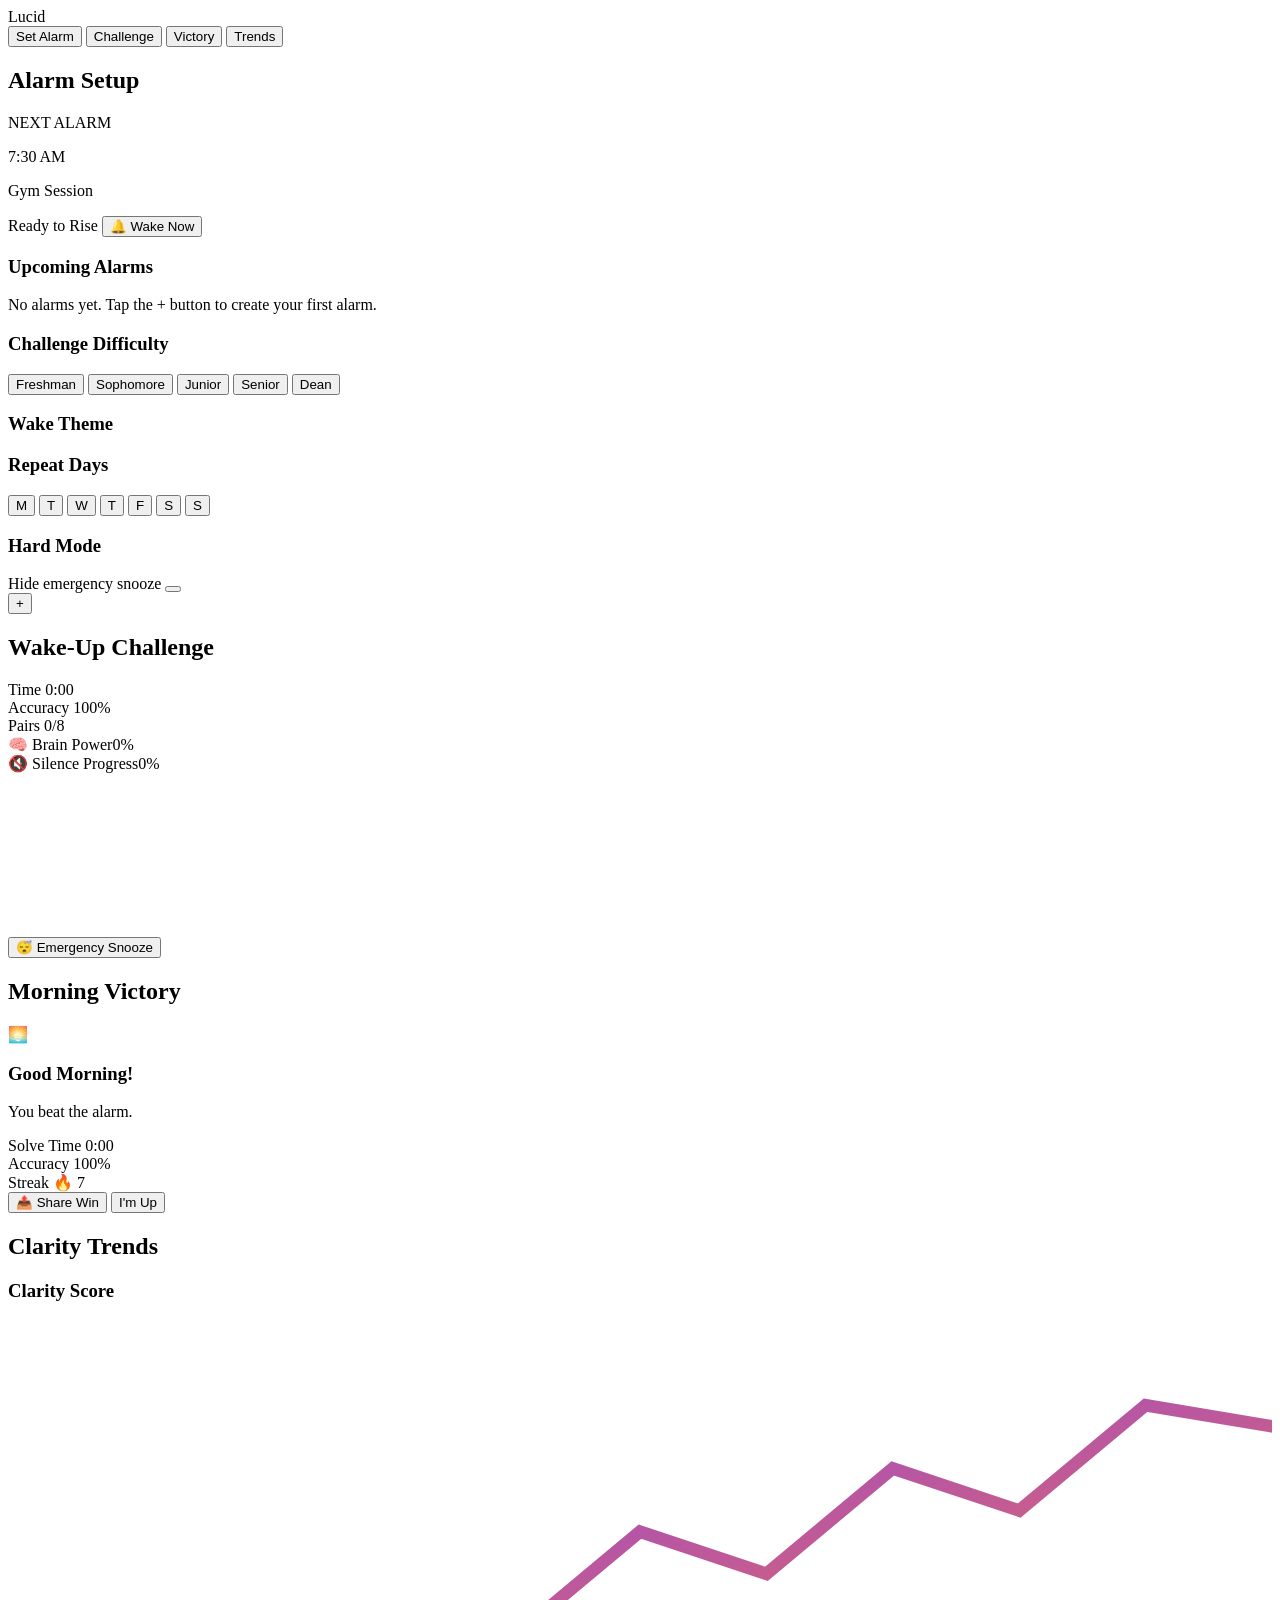
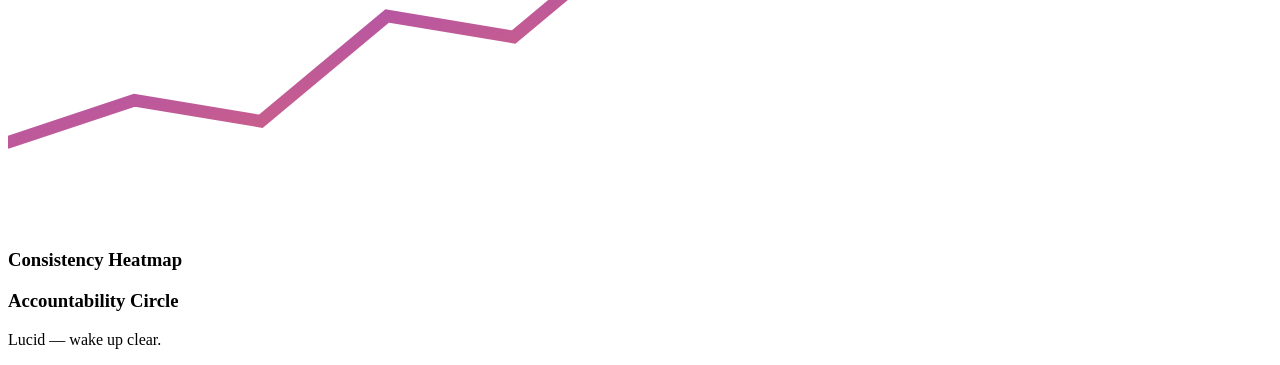
==== index.html @ bf0c1496 "Add files via upload" ====
<!DOCTYPE html>
      <html lang="en">
        <head>
          <base href="https://app.bsd.education">
          <title>Lucid — Wake Up Clear</title>
          
          
          <link rel="preconnect" href="https://fonts.googleapis.com" /><link rel="preconnect" href="https://fonts.gstatic.com" crossorigin="" /><link href="https://fonts.googleapis.com/css2?family=Quicksand:wght@300;400;500;600;700&display=swap" rel="stylesheet" /><link rel="stylesheet" href="style.css" />
          
          
          
        </head>
        <body>
          
  <div class='app-shell'>
    <header class='app-header glass'>
      <div class='brand'>
        <span class='brand-mark'></span>
        <span class='brand-name'>Lucid</span>
      </div>
      <nav class='app-nav' aria-label='Main navigation'>
        <button class='nav-btn' data-section='alarm-setup'>Set Alarm</button>
        <button class='nav-btn' data-section='wake-up-challenge'>Challenge</button>
        <button class='nav-btn' data-section='morning-victory'>Victory</button>
        <button class='nav-btn' data-section='clarity-trends'>Trends</button>
      </nav>
    </header>

    <main class='app-main'>
      <section id='alarm-setup' class='app-section' aria-labelledby='alarm-setup-title'>
        <h2 id='alarm-setup-title'>Alarm Setup</h2>
        <div class='alarm-dashboard'>
          <div class='next-alarm-block'>
            <div class='aura-glow'></div>
            <div class='next-alarm-card glass-card'>
              <p class='next-label'>NEXT ALARM</p>
              <p class='next-time' id='next-alarm-time'>7:30 AM</p>
              <p class='next-alarm-name' id='next-alarm-name'>Gym Session</p>
              <span class='ready-badge'>Ready to Rise</span>
              <button id='test-alarm-btn' class='btn btn-primary wake-now-btn'>🔔 Wake Now</button>
            </div>
          </div>

          <div class='upcoming-section glass-card'>
            <h3>Upcoming Alarms</h3>
            <ul class='alarm-list' id='alarm-list'></ul>
            <p class='empty-state hidden' id='alarms-empty'>No alarms yet. Tap the + button to create your first alarm.</p>
          </div>

          <div class='settings-card glass-card'>
            <h3>Challenge Difficulty</h3>
            <div class='segmented' id='difficulty-segmented'>
              <button class='seg-btn' data-difficulty='Freshman'>Freshman</button>
              <button class='seg-btn' data-difficulty='Sophomore'>Sophomore</button>
              <button class='seg-btn' data-difficulty='Junior'>Junior</button>
              <button class='seg-btn' data-difficulty='Senior'>Senior</button>
              <button class='seg-btn' data-difficulty='Dean'>Dean</button>
            </div>
          </div>

          <div class='settings-card glass-card'>
            <h3>Wake Theme</h3>
            <div class='theme-grid' id='theme-grid'></div>
          </div>

          <div class='settings-card glass-card'>
            <h3>Repeat Days</h3>
            <div class='day-toggles' id='day-toggles'>
              <button class='day-btn' data-day='Mon'>M</button>
              <button class='day-btn' data-day='Tue'>T</button>
              <button class='day-btn' data-day='Wed'>W</button>
              <button class='day-btn' data-day='Thu'>T</button>
              <button class='day-btn' data-day='Fri'>F</button>
              <button class='day-btn' data-day='Sat'>S</button>
              <button class='day-btn' data-day='Sun'>S</button>
            </div>
          </div>

          <div class='settings-card glass-card'>
            <h3>Hard Mode</h3>
            <div class='hard-mode-row'>
              <span>Hide emergency snooze</span>
              <button class='toggle' id='hard-mode-toggle' aria-pressed='false'></button>
            </div>
          </div>
        </div>
        <button class='fab' id='add-alarm-btn' aria-label='Add Alarm'>+</button>
      </section>

      <section id='wake-up-challenge' class='app-section hidden' aria-labelledby='wake-up-challenge-title'>
        <h2 id='wake-up-challenge-title'>Wake-Up Challenge</h2>
        <div class='challenge-container'>
          <div class='challenge-stats'>
            <div class='challenge-stat'>
              <span class='stat-label'>Time</span>
              <span class='stat-value' id='challenge-timer'>0:00</span>
            </div>
            <div class='challenge-stat'>
              <span class='stat-label'>Accuracy</span>
              <span class='stat-value' id='challenge-accuracy'>100%</span>
            </div>
            <div class='challenge-stat'>
              <span class='stat-label'>Pairs</span>
              <span class='stat-value' id='challenge-pairs'>0/8</span>
            </div>
          </div>

          <div class='progress-block'>
            <div class='progress-label'><span>🧠 Brain Power</span><span id='challenge-progress-label'>0%</span></div>
            <div class='progress-bar'><div class='progress-fill' id='challenge-progress'></div></div>
          </div>

          <div class='progress-block'>
            <div class='progress-label'><span>🔇 Silence Progress</span><span id='silence-progress-label'>0%</span></div>
            <div class='progress-bar'><div class='progress-fill silence-fill' id='silence-progress'></div></div>
          </div>

          <div class='wave-container'>
            <canvas id='volume-wave' width='720' height='160'></canvas>
          </div>

          <div class='grid-container' id='memory-grid'></div>

          <button id='emergency-snooze' class='snooze-btn'>😴 Emergency Snooze</button>
        </div>
      </section>

      <section id='morning-victory' class='app-section hidden' aria-labelledby='morning-victory-title'>
        <h2 id='morning-victory-title'>Morning Victory</h2>
        <div class='victory-container'>
          <div class='victory-card glass-card'>
            <div id='confetti-container' class='confetti-container'></div>
            <div class='victory-emoji'>🌅</div>
            <h3 class='victory-title'>Good Morning!</h3>
            <p class='victory-subtitle'>You beat the alarm.</p>
            <div class='victory-stats'>
              <div class='victory-stat'>
                <span class='stat-label'>Solve Time</span>
                <span class='stat-value' id='victory-time'>0:00</span>
              </div>
              <div class='victory-stat'>
                <span class='stat-label'>Accuracy</span>
                <span class='stat-value' id='victory-accuracy'>100%</span>
              </div>
              <div class='victory-stat'>
                <span class='stat-label'>Streak</span>
                <span class='stat-value' id='victory-streak'>🔥 7</span>
              </div>
            </div>
            <div class='victory-actions'>
              <button class='btn btn-primary' id='share-win-btn'>📤 Share Win</button>
              <button class='btn btn-secondary' id='im-up-btn'>I'm Up</button>
            </div>
          </div>
        </div>
      </section>

      <section id='clarity-trends' class='app-section hidden' aria-labelledby='clarity-trends-title'>
        <h2 id='clarity-trends-title'>Clarity Trends</h2>
        <div class='trends-container'>
          <div class='trend-card glass-card'>
            <h3>Clarity Score</h3>
            <svg class='line-chart' viewBox='0 0 300 120' preserveAspectRatio='none'>
              <defs>
                <linearGradient id='clarityGradient' x1='0' y1='0' x2='1' y2='1'>
                  <stop offset='0%' stop-color='#7C3AED'/>
                  <stop offset='100%' stop-color='#FF7847'/>
                </linearGradient>
              </defs>
              <polyline points='0,100 30,90 60,95 90,70 120,75 150,50 180,60 210,35 240,45 270,20 300,25' fill='none' stroke='url(#clarityGradient)' stroke-width='3' stroke-linecap='round'/>
            </svg>
          </div>
          <div class='trend-card glass-card'>
            <h3>Consistency Heatmap</h3>
            <div class='heatmap-grid' id='heatmap-grid'></div>
          </div>
          <div class='trend-card glass-card'>
            <h3>Accountability Circle</h3>
            <ul class='leaderboard' id='leaderboard'></ul>
          </div>
        </div>
      </section>
    </main>

    <footer class='app-footer glass'>
      <p>Lucid — wake up clear.</p>
    </footer>
  </div>
  

          
          <script src="script.js" defer=""></script>
          
        </body>
      </html>
---- style.css ----
@import url('https://fonts.googleapis.com/css2?family=Quicksand:wght@300;400;500;600;700&display=swap');

/* ===== Lucid Design System ===== */
:root {
  /* Lucid palette */
  --midnight-indigo: #1A1B3A;
  --solar-flare-orange: #FF7847;
  --mist-white: #F7F5FF;
  --electric-purple: #7C3AED;

  /* Extended tokens */
  --midnight-deep: #12132B;
  --mist-pale: #EFEFF7;
  --glass-bg: rgba(255, 255, 255, 0.08);
  --glass-border: rgba(255, 255, 255, 0.18);
  --glass-shadow: 0 8px 32px rgba(0, 0, 0, 0.3);
  --text-primary: #F7F5FF;
  --text-secondary: rgba(247, 245, 255, 0.72);
  --text-muted: rgba(247, 245, 255, 0.5);
  --surface: rgba(255, 255, 255, 0.06);
  --surface-hover: rgba(255, 255, 255, 0.12);

  /* Rounded corners */
  --radius-sm: 12px;
  --radius-md: 20px;
  --radius-lg: 28px;
  --radius-pill: 999px;

  /* Spacing */
  --space-xs: 8px;
  --space-sm: 16px;
  --space-md: 24px;
  --space-lg: 32px;
  --space-xl: 48px;
  --space-2xl: 64px;

  --font-sans: 'Quicksand', system-ui, -apple-system, 'Segoe UI', sans-serif;
  --transition: 180ms ease;
}

/* Smooth reset */
*,
*::before,
*::after {
  box-sizing: border-box;
  margin: 0;
  padding: 0;
}

html {
  scroll-behavior: smooth;
}

body {
  min-height: 100vh;
  font-family: var(--font-sans);
  font-weight: 400;
  line-height: 1.6;
  color: var(--text-primary);
  background:
    radial-gradient(1200px 600px at 20% 0%, rgba(124, 58, 237, 0.18), transparent 60%),
    radial-gradient(1000px 500px at 100% 100%, rgba(255, 120, 71, 0.16), transparent 60%),
    linear-gradient(135deg, var(--midnight-indigo), var(--midnight-deep));
  background-attachment: fixed;
  -webkit-font-smoothing: antialiased;
}

img,
picture,
video,
canvas,
svg {
  display: block;
  max-width: 100%;
}

input,
button,
textarea,
select {
  font: inherit;
  color: inherit;
}

button {
  background: none;
  border: none;
  cursor: pointer;
}

ul,
ol {
  list-style: none;
}

a {
  color: inherit;
  text-decoration: none;
}

h1,
h2,
h3,
h4,
h5 {
  line-height: 1.2;
  font-weight: 600;
}

/* Hidden sections */
.hidden {
  display: none !important;
}

/* Glassmorphism helpers */
.glass {
  background: var(--glass-bg);
  backdrop-filter: blur(14px);
  -webkit-backdrop-filter: blur(14px);
  border: 1px solid var(--glass-border);
  border-radius: var(--radius-lg);
  box-shadow: var(--glass-shadow);
}

.glass-card {
  background: var(--surface);
  border: 1px solid var(--glass-border);
  border-radius: var(--radius-md);
  box-shadow: 0 4px 20px rgba(0, 0, 0, 0.2);
  backdrop-filter: blur(8px);
  -webkit-backdrop-filter: blur(8px);
  padding: var(--space-lg);
}

/* Buttons */
.btn {
  display: inline-flex;
  align-items: center;
  justify-content: center;
  gap: var(--space-xs);
  padding: 12px 24px;
  border-radius: var(--radius-pill);
  font-weight: 600;
  transition: background var(--transition), transform var(--transition), box-shadow var(--transition);
}

.btn-primary {
  background: linear-gradient(135deg, var(--solar-flare-orange), #FF9A5C);
  color: var(--midnight-indigo);
  box-shadow: 0 8px 20px rgba(255, 120, 71, 0.35);
}

.btn-primary:hover {
  transform: translateY(-2px);
  box-shadow: 0 12px 26px rgba(255, 120, 71, 0.4);
}

.btn-secondary {
  background: var(--surface);
  border: 1px solid var(--glass-border);
  color: var(--text-primary);
}

.btn-secondary:hover {
  background: var(--surface-hover);
}

/* App shell */
.app-shell {
  display: flex;
  flex-direction: column;
  min-height: 100vh;
  max-width: 1400px;
  margin: 0 auto;
  padding: var(--space-md);
  gap: var(--space-md);
}

.app-header {
  display: flex;
  align-items: center;
  justify-content: space-between;
  flex-wrap: wrap;
  gap: var(--space-md);
  padding: var(--space-md) var(--space-lg);
}

.brand {
  display: flex;
  align-items: center;
  gap: 12px;
  font-size: 1.25rem;
  font-weight: 700;
  letter-spacing: 0.02em;
}

.brand-mark {
  width: 12px;
  height: 12px;
  border-radius: 50%;
  background: var(--solar-flare-orange);
  box-shadow: 0 0 12px var(--solar-flare-orange), 0 0 32px rgba(124, 58, 237, 0.8);
}

.app-nav {
  display: flex;
  gap: var(--space-xs);
  flex-wrap: wrap;
}

.nav-btn {
  padding: 8px 18px;
  border-radius: var(--radius-pill);
  font-weight: 500;
  color: var(--text-secondary);
  transition: background var(--transition), color var(--transition);
}

.nav-btn:hover {
  background: var(--surface-hover);
  color: var(--text-primary);
}

.nav-btn.active {
  background: linear-gradient(135deg, var(--electric-purple), #9F67FF);
  color: #FFFFFF;
}

.app-main {
  flex: 1;
  display: flex;
  flex-direction: column;
}

.app-section {
  flex: 1;
  padding: var(--space-xl);
  border-radius: var(--radius-lg);
  background: var(--surface);
  border: 1px solid var(--glass-border);
  box-shadow: var(--glass-shadow);
  backdrop-filter: blur(12px);
  -webkit-backdrop-filter: blur(12px);
}

.app-section.enter-section {
  animation: sectionEnter 0.45s ease;
}

@keyframes sectionEnter {
  from {
    opacity: 0;
    transform: translateY(20px) scale(0.98);
  }
  to {
    opacity: 1;
    transform: translateY(0) scale(1);
  }
}

.app-section h2 {
  font-size: 2rem;
  margin-bottom: var(--space-md);
  background: linear-gradient(135deg, var(--mist-white), #C9B8FF);
  -webkit-background-clip: text;
  background-clip: text;
  color: transparent;
}

.app-footer {
  text-align: center;
  padding: var(--space-md) var(--space-lg);
  color: var(--text-muted);
  font-size: 0.9rem;
}

/* Slides */
.slides-body {
  display: flex;
  align-items: center;
  justify-content: center;
  min-height: 100vh;
  padding: var(--space-lg);
}

.deck-container {
  width: 100%;
  max-width: 1100px;
  min-height: 70vh;
  background: var(--surface);
  border: 1px solid var(--glass-border);
  border-radius: var(--radius-lg);
  box-shadow: var(--glass-shadow);
  backdrop-filter: blur(12px);
  -webkit-backdrop-filter: blur(12px);
  display: flex;
  align-items: center;
  justify-content: center;
  color: var(--text-secondary);
  font-size: 1.2rem;
}

/* Placeholder text */
.placeholder-text {
  color: var(--text-muted);
  font-size: 1.1rem;
}

/* ===== Alarm Dashboard ===== */
.alarm-dashboard {
  display: grid;
  gap: var(--space-lg);
  max-width: 900px;
  margin: 0 auto;
}

.next-alarm-block {
  position: relative;
  max-width: 460px;
  margin: 0 auto var(--space-lg);
}

.aura-glow {
  position: absolute;
  inset: -24px;
  border-radius: 50%;
  background: radial-gradient(circle, rgba(255, 120, 71, 0.45) 0%, rgba(124, 58, 237, 0.2) 40%, transparent 70%);
  filter: blur(24px);
  animation: auraPulse 3s ease-in-out infinite;
  pointer-events: none;
}

@keyframes auraPulse {
  0%, 100% { opacity: 0.6; transform: scale(1); }
  50% { opacity: 1; transform: scale(1.05); }
}

.next-alarm-card {
  position: relative;
  text-align: center;
  padding: var(--space-xl);
  border-radius: var(--radius-lg);
  overflow: hidden;
  z-index: 1;
}

.next-label {
  font-size: 0.85rem;
  font-weight: 600;
  letter-spacing: 0.08em;
  color: var(--text-muted);
  margin-bottom: var(--space-xs);
}

.next-time {
  font-size: 4rem;
  font-weight: 700;
  line-height: 1.1;
  color: var(--mist-white);
  text-shadow: 0 0 24px rgba(124, 58, 237, 0.4);
}

.next-alarm-name {
  font-size: 1.2rem;
  color: var(--text-secondary);
  margin-top: var(--space-xs);
}

.ready-badge {
  display: inline-block;
  margin-top: var(--space-sm);
  padding: 6px 18px;
  border-radius: var(--radius-pill);
  background: linear-gradient(135deg, var(--solar-flare-orange), #FF9A5C);
  color: var(--midnight-indigo);
  font-weight: 700;
  letter-spacing: 0.02em;
  box-shadow: 0 0 20px rgba(255, 120, 71, 0.5);
}

.wake-now-btn {
  margin-top: var(--space-sm);
  padding: 8px 22px;
  font-size: 0.9rem;
}

.upcoming-section {
  background: var(--surface);
}

.upcoming-section h3,
.settings-card h3 {
  margin-bottom: var(--space-md);
  font-size: 1.2rem;
  color: var(--mist-white);
}

.alarm-list {
  display: flex;
  flex-direction: column;
  gap: var(--space-sm);
}

.alarm-item {
  display: flex;
  align-items: center;
  gap: var(--space-md);
  padding: var(--space-sm) var(--space-md);
}

.alarm-time {
  font-size: 1.4rem;
  font-weight: 700;
  min-width: 100px;
  color: var(--mist-white);
}

.alarm-label {
  flex: 1;
  font-weight: 500;
  color: var(--text-primary);
}

.alarm-difficulty {
  padding: 4px 12px;
  border-radius: var(--radius-pill);
  background: rgba(124, 58, 237, 0.2);
  color: #C9B8FF;
  font-size: 0.85rem;
  font-weight: 600;
}

.alarm-days {
  color: var(--text-muted);
  font-weight: 600;
  letter-spacing: 0.06em;
  min-width: 56px;
  text-align: center;
}

.toggle {
  width: 40px;
  height: 22px;
  border-radius: var(--radius-pill);
  background: rgba(255, 255, 255, 0.15);
  position: relative;
  transition: background var(--transition);
}

.toggle::after {
  content: '';
  position: absolute;
  top: 3px;
  left: 3px;
  width: 16px;
  height: 16px;
  border-radius: 50%;
  background: white;
  transition: transform var(--transition);
}

.toggle.on {
  background: var(--solar-flare-orange);
}

.toggle.on::after {
  transform: translateX(18px);
}

.settings-card {
  background: var(--surface);
}

.hard-mode-row {
  display: flex;
  align-items: center;
  justify-content: space-between;
  gap: var(--space-sm);
  color: var(--text-primary);
  font-weight: 500;
}

.segmented {
  display: flex;
  flex-wrap: wrap;
  gap: var(--space-xs);
}

.seg-btn {
  padding: 8px 18px;
  border-radius: var(--radius-pill);
  border: 1px solid var(--glass-border);
  background: var(--surface);
  color: var(--text-secondary);
  font-weight: 500;
  transition: background var(--transition), color var(--transition), border-color var(--transition);
}

.seg-btn:hover {
  background: var(--surface-hover);
  color: var(--text-primary);
}

.seg-btn.active {
  background: linear-gradient(135deg, var(--electric-purple), #9F67FF);
  color: #FFFFFF;
  border-color: transparent;
}

.theme-grid {
  display: grid;
  grid-template-columns: repeat(auto-fit, minmax(120px, 1fr));
  gap: var(--space-sm);
}

.theme-card {
  border-radius: var(--radius-md);
  padding: var(--space-sm) var(--space-xs);
  text-align: center;
  font-weight: 600;
  color: white;
  border: 2px solid transparent;
  transition: transform var(--transition), border-color var(--transition), box-shadow var(--transition);
  text-shadow: 0 1px 6px rgba(0, 0, 0, 0.4);
}

.theme-card:hover {
  transform: scale(1.03);
}

.theme-card.active {
  border-color: var(--mist-white);
  box-shadow: 0 0 16px rgba(255, 255, 255, 0.3);
}

.theme-dot {
  display: block;
  width: 24px;
  height: 24px;
  border-radius: 50%;
  margin: 0 auto 8px;
  background: rgba(255, 255, 255, 0.6);
  box-shadow: 0 0 12px rgba(255, 255, 255, 0.5);
}

.day-toggles {
  display: flex;
  gap: var(--space-xs);
  flex-wrap: wrap;
}

.day-btn {
  width: 44px;
  height: 44px;
  border-radius: var(--radius-sm);
  display: flex;
  align-items: center;
  justify-content: center;
  background: var(--surface);
  border: 1px solid var(--glass-border);
  color: var(--text-secondary);
  font-weight: 700;
  transition: background var(--transition), color var(--transition), border-color var(--transition);
}

.day-btn:hover {
  background: var(--surface-hover);
  color: var(--text-primary);
}

.day-btn.active {
  background: var(--solar-flare-orange);
  color: var(--midnight-indigo);
  border-color: transparent;
}

.empty-state {
  padding: var(--space-lg);
  text-align: center;
  color: var(--text-muted);
  border: 2px dashed var(--glass-border);
  border-radius: var(--radius-md);
}

.fab {
  position: fixed;
  bottom: 40px;
  right: 40px;
  width: 60px;
  height: 60px;
  border-radius: 50%;
  background: linear-gradient(135deg, var(--solar-flare-orange), #FF9A5C);
  color: var(--midnight-indigo);
  font-size: 2rem;
  font-weight: 700;
  display: flex;
  align-items: center;
  justify-content: center;
  box-shadow: 0 8px 30px rgba(255, 120, 71, 0.5);
  transition: transform var(--transition), box-shadow var(--transition);
  z-index: 10;
}

.fab:hover {
  transform: scale(1.1) rotate(90deg);
  box-shadow: 0 12px 36px rgba(255, 120, 71, 0.6);
}

/* ===== Wake-Up Challenge ===== */
.challenge-container {
  max-width: 720px;
  margin: 0 auto;
  display: flex;
  flex-direction: column;
  align-items: center;
  gap: var(--space-md);
}

.challenge-stats {
  display: flex;
  justify-content: center;
  gap: var(--space-lg);
  width: 100%;
  flex-wrap: wrap;
}

.challenge-stat {
  text-align: center;
  min-width: 80px;
}

.stat-label {
  display: block;
  font-size: 0.75rem;
  text-transform: uppercase;
  letter-spacing: 0.08em;
  color: var(--text-muted);
  margin-bottom: 4px;
}

.stat-value {
  font-size: 1.4rem;
  font-weight: 700;
  color: var(--mist-white);
}

.progress-block {
  width: 100%;
  max-width: 600px;
  background: var(--surface);
  border: 1px solid var(--glass-border);
  border-radius: var(--radius-md);
  padding: var(--space-sm) var(--space-md);
}

.progress-label {
  display: flex;
  justify-content: space-between;
  font-weight: 600;
  margin-bottom: 6px;
  color: var(--text-primary);
}

.progress-bar {
  height: 12px;
  background: rgba(255, 255, 255, 0.1);
  border-radius: var(--radius-pill);
  overflow: hidden;
}

.progress-fill {
  height: 100%;
  width: 0%;
  background: linear-gradient(90deg, var(--electric-purple), var(--solar-flare-orange));
  border-radius: var(--radius-pill);
  transition: width 0.4s ease;
}

.silence-fill {
  background: linear-gradient(90deg, #58D6E0, #58A6FF);
}

.wave-container {
  width: 100%;
  max-width: 600px;
  margin: 0 auto;
  padding: var(--space-xs) 0;
}

#volume-wave {
  width: 100%;
  height: 100px;
  background: rgba(124, 58, 237, 0.1);
  border: 1px solid var(--glass-border);
  border-radius: var(--radius-md);
}

.grid-container {
  display: grid;
  grid-template-columns: repeat(4, 1fr);
  gap: 12px;
  width: 100%;
  max-width: 480px;
  perspective: 1000px;
}

.memory-tile {
  position: relative;
  height: 100px;
  border-radius: var(--radius-sm);
  transform-style: preserve-3d;
  cursor: pointer;
  transition: transform 0.45s cubic-bezier(0.34, 1.56, 0.64, 1);
}

.memory-tile.open {
  transform: rotateY(180deg);
}

.memory-tile.matched {
  cursor: default;
}

.memory-tile.shake {
  animation: tileShake 0.45s ease;
}

.tile-inner {
  position: absolute;
  inset: 0;
  transform-style: preserve-3d;
}

.tile-face {
  position: absolute;
  inset: 0;
  display: flex;
  align-items: center;
  justify-content: center;
  backface-visibility: hidden;
  -webkit-backface-visibility: hidden;
  border-radius: var(--radius-sm);
}

.tile-front {
  background: linear-gradient(145deg, rgba(124, 58, 237, 0.4), rgba(18, 19, 43, 0.8));
  border: 2px solid rgba(255, 255, 255, 0.15);
}

.tile-front::after {
  content: '?';
  font-size: 1.8rem;
  color: rgba(255, 255, 255, 0.4);
}

.tile-back {
  background: rgba(255, 255, 255, 0.12);
  border: 2px solid var(--glass-border);
  transform: rotateY(180deg);
  font-size: 2.2rem;
  color: var(--mist-white);
}

.tile-back.matched {
  background: rgba(255, 120, 71, 0.2);
  border-color: var(--solar-flare-orange);
}

.memory-tile.matched .tile-face {
  animation: matchSparkle 0.6s ease;
}

.memory-tile.matched .tile-back {
  position: relative;
  overflow: hidden;
}

.memory-tile.matched .tile-back::before {
  content: '';
  position: absolute;
  inset: -30%;
  background: radial-gradient(circle at center, rgba(255, 215, 0, 0.8) 0%, rgba(255, 120, 71, 0.4) 40%, transparent 70%);
  opacity: 0;
  animation: sparkleGlow 0.8s ease forwards;
  pointer-events: none;
}

@keyframes matchSparkle {
  0% { transform: rotateY(180deg) scale(1); }
  50% { transform: rotateY(180deg) scale(1.25); }
  100% { transform: rotateY(180deg) scale(1); }
}

@keyframes sparkleGlow {
  0% { opacity: 0; transform: rotate(0deg) scale(1); }
  30% { opacity: 1; }
  100% { opacity: 0; transform: rotate(180deg) scale(1.8); }
}

@keyframes tileShake {
  0%, 100% { transform: rotateY(180deg) translateX(0); }
  25% { transform: rotateY(180deg) translateX(-6px); }
  75% { transform: rotateY(180deg) translateX(6px); }
}

.snooze-btn {
  margin-top: var(--space-sm);
  padding: 10px 24px;
  border-radius: var(--radius-pill);
  background: transparent;
  color: var(--text-muted);
  border: 1px solid var(--glass-border);
  font-weight: 600;
  transition: background 0.2s ease, color 0.2s ease;
}

.snooze-btn:hover {
  background: rgba(255, 120, 71, 0.15);
  color: var(--text-primary);
}

/* ===== Morning Victory ===== */
.victory-container {
  display: flex;
  align-items: center;
  justify-content: center;
  min-height: 60vh;
}

.victory-card {
  text-align: center;
  max-width: 520px;
  padding: var(--space-2xl);
  position: relative;
  overflow: hidden;
}

.victory-emoji {
  font-size: 4rem;
  margin-bottom: var(--space-sm);
}

.victory-title {
  font-size: 2.5rem;
  color: var(--mist-white);
}

.victory-subtitle {
  color: var(--text-secondary);
  margin-top: var(--space-xs);
}

.victory-stats {
  display: flex;
  justify-content: center;
  gap: var(--space-lg);
  margin-top: var(--space-lg);
  flex-wrap: wrap;
}

.victory-stat {
  min-width: 100px;
  text-align: center;
}

.victory-actions {
  display: flex;
  justify-content: center;
  gap: var(--space-sm);
  margin-top: var(--space-lg);
  flex-wrap: wrap;
}

.confetti-container {
  position: absolute;
  inset: 0;
  pointer-events: none;
  overflow: hidden;
}

.confetti-piece {
  position: absolute;
  top: -10px;
  width: 10px;
  height: 14px;
  opacity: 0.8;
  animation: confettiFall linear forwards;
}

@keyframes confettiFall {
  to {
    transform: translateY(110vh) rotate(720deg);
    opacity: 0;
  }
}

/* ===== Clarity Trends ===== */
.trends-container {
  display: grid;
  gap: var(--space-lg);
  max-width: 1000px;
  margin: 0 auto;
}

.trend-card h3 {
  margin-bottom: var(--space-md);
  font-size: 1.2rem;
  color: var(--mist-white);
}

.line-chart {
  width: 100%;
  height: 160px;
  display: block;
}

.heatmap-grid {
  display: grid;
  grid-template-columns: repeat(7, 1fr);
  gap: 4px;
  max-width: 320px;
}

.heatmap-cell {
  aspect-ratio: 1;
  border-radius: 4px;
  background: rgba(124, 58, 237, 0.3);
  transition: transform 180ms ease;
}

.heatmap-cell:hover {
  transform: scale(1.2);
}

.leaderboard {
  display: flex;
  flex-direction: column;
  gap: var(--space-xs);
}

.leaderboard-item {
  display: flex;
  align-items: center;
  justify-content: space-between;
  padding: var(--space-sm) var(--space-md);
  background: var(--surface);
  border: 1px solid var(--glass-border);
  border-radius: var(--radius-sm);
  color: var(--text-primary);
  font-weight: 500;
}

.leaderboard-rank {
  font-weight: 700;
  color: var(--solar-flare-orange);
  margin-right: var(--space-sm);
}

.leaderboard-score {
  color: var(--mist-white);
  font-weight: 600;
}

/* Responsive */
@media (max-width: 720px) {
  .app-shell {
    padding: var(--space-xs);
    gap: var(--space-xs);
  }

  .app-header {
    flex-direction: column;
    align-items: stretch;
    text-align: center;
  }

  .app-nav {
    justify-content: center;
  }

  .app-section {
    padding: var(--space-lg);
  }

  .next-time {
    font-size: 2.8rem;
  }

  .alarm-item {
    flex-wrap: wrap;
    gap: var(--space-xs);
  }

  .alarm-time {
    min-width: 80px;
  }

  .fab {
    bottom: 20px;
    right: 20px;
  }

  .memory-tile {
    height: 80px;
  }

  .victory-card {
    padding: var(--space-lg);
  }

  #volume-wave {
    height: 80px;
  }

  .trends-container {
    gap: var(--space-md);
  }

  .line-chart {
    height: 120px;
  }
}
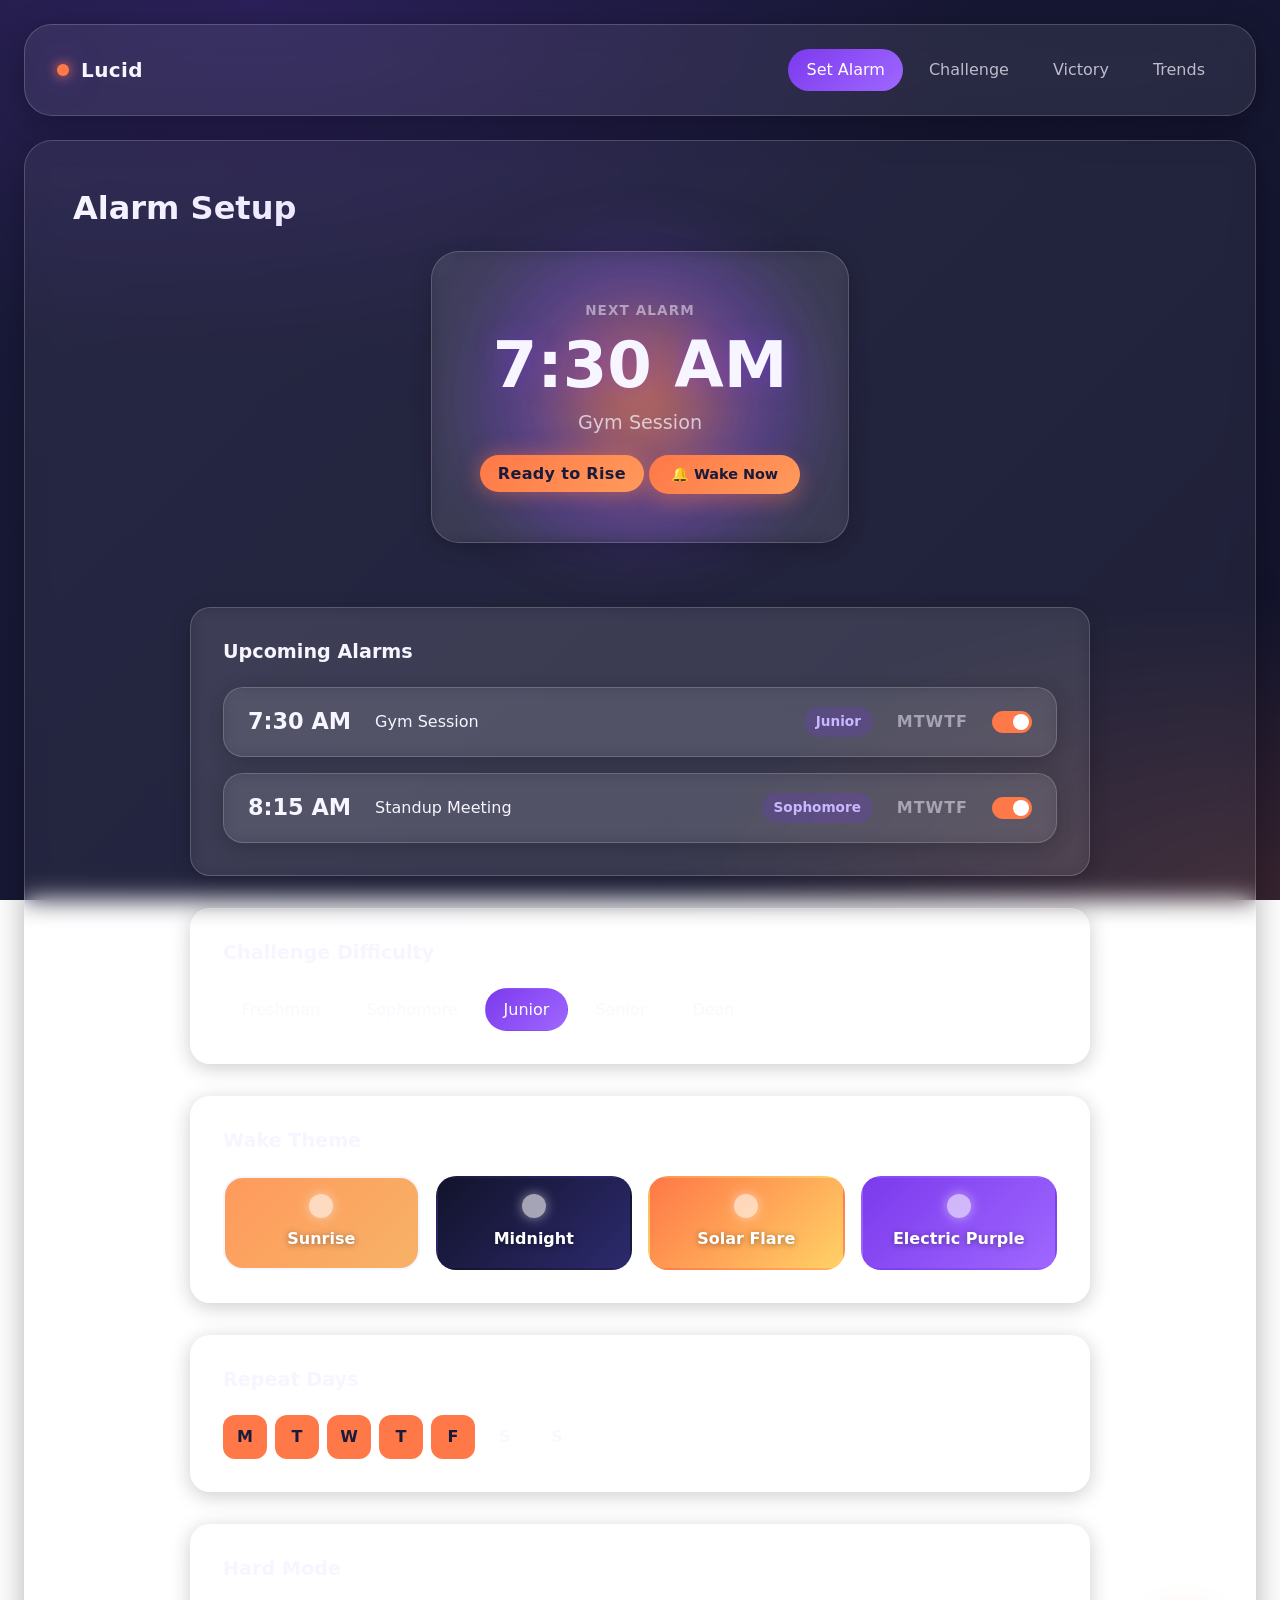
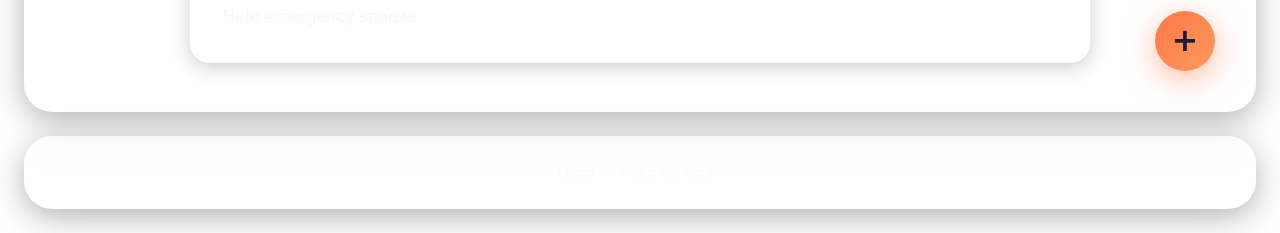
==== commit 1d8c6084: "Update index.html" ====
--- a/index.html
+++ b/index.html
@@ -2,7 +2,7 @@
       <!DOCTYPE html>
       <html lang="en">
         <head>
-          <base href="https://app.bsd.education">
+
           <title>Lucid — Wake Up Clear</title>
           
           
@@ -194,4 +194,4 @@
           
         </body>
       </html>
-    +    
